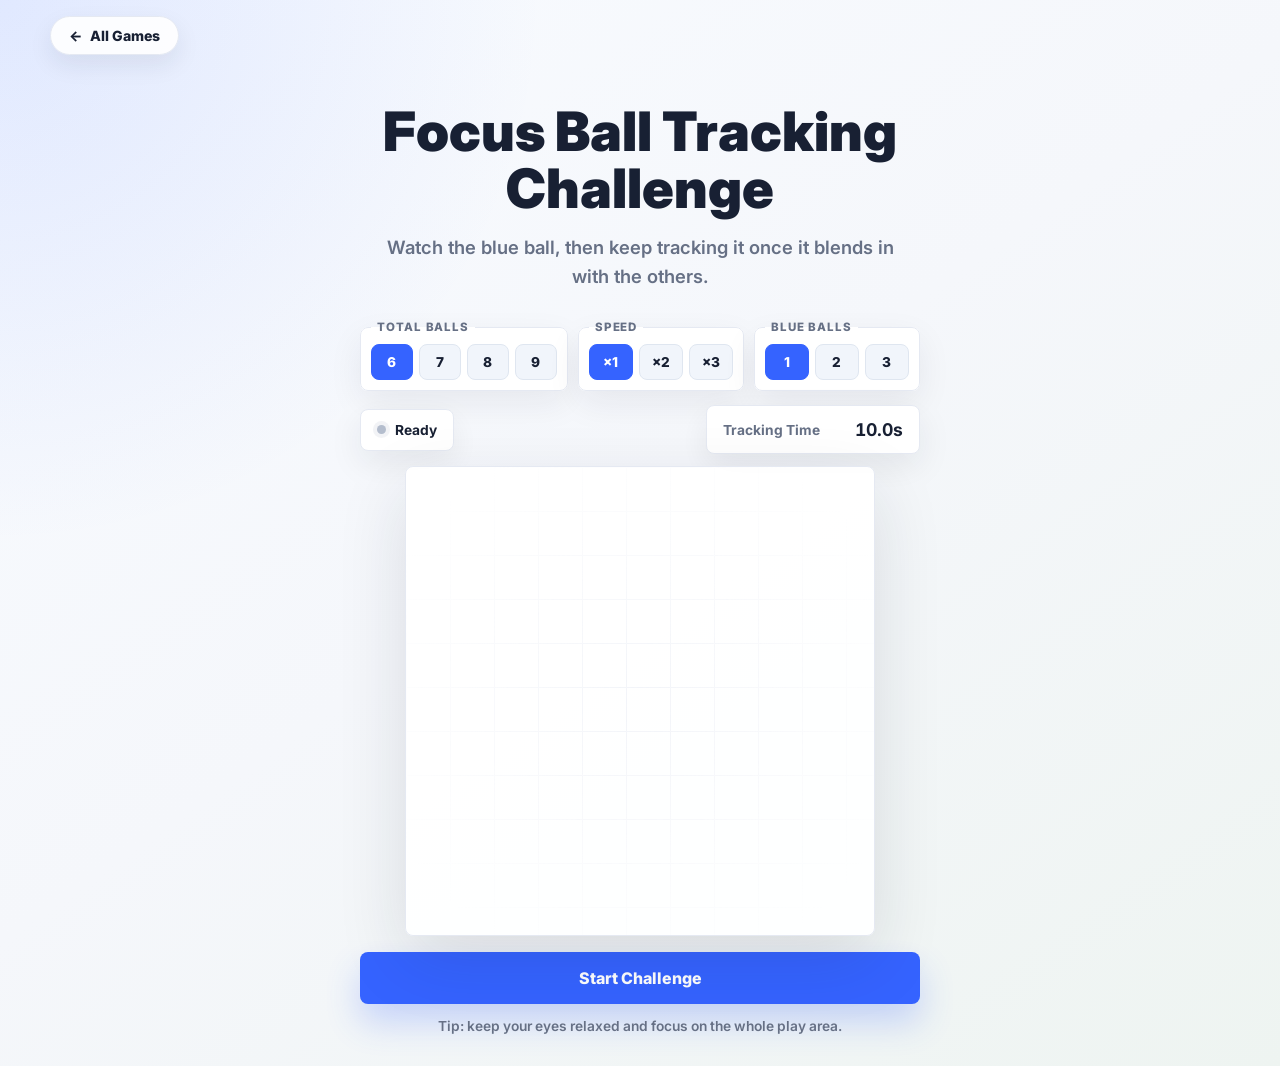
==== games/ball-tracking-game/index.html @ 674842e9 "added ball-tracking-game" ====
<!DOCTYPE html>
<html lang="en">
  <head>
    <meta charset="UTF-8" />
    <meta name="viewport" content="width=device-width, initial-scale=1.0" />
    <meta name="theme-color" content="#f5f7fb" />
    <title>Focus Ball — Visual Tracking Challenge</title>
    <link rel="preconnect" href="https://fonts.googleapis.com" />
    <link rel="preconnect" href="https://fonts.gstatic.com" crossorigin />
    <link
      href="https://fonts.googleapis.com/css2?family=Inter:wght@400;500;600;700;800;900&display=swap"
      rel="stylesheet"
    />
    <link rel="stylesheet" href="styles.css" />
  </head>
  <body>
    <header class="site-header">
      <a class="home-link" href="../../index.html"><span aria-hidden="true">&larr;</span> All Games</a>
    </header>

    <main class="app-shell">
      <section class="hero" aria-labelledby="gameTitle">
        <h1 id="gameTitle">Focus Ball Tracking Challenge</h1>
        <p id="instruction" class="subtitle" aria-live="polite">
          Watch the blue ball, then keep tracking it once it blends in with the others.
        </p>
      </section>

      <section class="game-area" aria-label="Game controls and play area">
        <div id="settingsPanel" class="settings-panel" aria-label="Game settings">
          <fieldset class="choice-group">
            <legend>Total balls</legend>
            <div class="choice-options four">
              <button type="button" class="setting-button ball-count active" data-value="6">6</button>
              <button type="button" class="setting-button ball-count" data-value="7">7</button>
              <button type="button" class="setting-button ball-count" data-value="8">8</button>
              <button type="button" class="setting-button ball-count" data-value="9">9</button>
            </div>
          </fieldset>
          <fieldset class="choice-group">
            <legend>Speed</legend>
            <div class="choice-options">
              <button type="button" class="setting-button speed active" data-value="1">&times;1</button>
              <button type="button" class="setting-button speed" data-value="2">&times;2</button>
              <button type="button" class="setting-button speed" data-value="3">&times;3</button>
            </div>
          </fieldset>
          <fieldset class="choice-group">
            <legend>Blue balls</legend>
            <div class="choice-options">
              <button type="button" class="setting-button target-count active" data-value="1">1</button>
              <button type="button" class="setting-button target-count" data-value="2">2</button>
              <button type="button" class="setting-button target-count" data-value="3">3</button>
            </div>
          </fieldset>
        </div>

        <div class="status-row">
          <div id="statusBadge" class="status-badge ready"><span></span><b>Ready</b></div>
          <div class="timer-card" aria-label="Time remaining">
            <span>Tracking Time</span>
            <strong id="timerValue">10.0s</strong>
          </div>
        </div>

        <div id="arena" class="arena" aria-label="Ball tracking arena">
          <div class="grid" aria-hidden="true"></div>
          <div id="countdown" class="countdown-number" aria-live="assertive"></div>
          <div id="resultCard" class="result-card" aria-live="assertive" hidden>
            <div id="resultIcon" class="result-icon">&check;</div>
            <h2 id="resultTitle">Sharp eyes!</h2>
            <p id="resultText">You tracked the correct ball.</p>
          </div>
        </div>

        <button id="primaryButton" class="primary-button" type="button">
          <span id="buttonLabel">Start Challenge</span>
        </button>
        <p class="tip">Tip: keep your eyes relaxed and focus on the whole play area.</p>
      </section>
    </main>

    <script src="game.js"></script>
  </body>
</html>
---- games/ball-tracking-game/styles.css ----
:root {
  --bg: #f5f7fb;
  --panel: #fff;
  --ink: #182033;
  --muted: #667085;
  --line: #e5e9f2;
  --accent: #3563ff;
  --accent-dark: #244bd4;
  --mint: #17b890;
  --mint-dark: #0f8e6f;
  --warning: #f59e0b;
  --coral: #ff6b5f;
  --shadow: 0 24px 70px rgba(23, 32, 51, 0.12);
}

* {
  box-sizing: border-box;
}

body {
  margin: 0;
  min-height: 100vh;
  color: var(--ink);
  font-family: Inter, ui-sans-serif, system-ui, -apple-system, BlinkMacSystemFont,
    "Segoe UI", sans-serif;
  background:
    radial-gradient(circle at top left, rgba(53, 99, 255, 0.12), transparent 34rem),
    linear-gradient(145deg, #f8fbff 0%, var(--bg) 48%, #eef4f1 100%);
}

button {
  font: inherit;
}

button,
a {
  -webkit-tap-highlight-color: transparent;
}

/* Header */
.site-header {
  width: min(1180px, calc(100% - 32px));
  margin: 0 auto;
  padding-top: 16px;
}

.home-link {
  display: inline-flex;
  align-items: center;
  gap: 8px;
  padding: 10px 18px;
  border: 1px solid var(--line);
  border-radius: 999px;
  background: rgba(255, 255, 255, 0.9);
  box-shadow: 0 10px 24px rgba(23, 32, 51, 0.08);
  color: var(--ink);
  font-size: 0.88rem;
  font-weight: 800;
  text-decoration: none;
  transition: transform 160ms ease, box-shadow 160ms ease;
}

.home-link:hover {
  transform: translateY(-2px);
  box-shadow: 0 14px 30px rgba(23, 32, 51, 0.12);
}

/* Layout */
.app-shell {
  width: min(1180px, calc(100% - 32px));
  min-height: calc(100vh - 62px);
  margin: 0 auto;
  padding: 16px 0 32px;
  animation: riseIn 420ms ease both;
}

.hero {
  width: min(720px, 100%);
  margin: 0 auto;
  padding: clamp(18px, 4vw, 32px) 0 clamp(20px, 4vw, 30px);
  text-align: center;
}

h1 {
  margin: 0;
  font-size: clamp(2rem, 5.4vw, 3.4rem);
  font-weight: 900;
  line-height: 1.05;
}

.subtitle {
  width: min(520px, 100%);
  margin: 16px auto 0;
  color: var(--muted);
  font-size: clamp(1rem, 2vw, 1.15rem);
  font-weight: 600;
  line-height: 1.55;
}

.game-area {
  width: min(560px, 100%);
  margin: 0 auto;
}

/* Settings */
.settings-panel {
  display: grid;
  grid-template-columns: 1.25fr 1fr 1fr;
  gap: 10px;
  margin-bottom: 14px;
}

.choice-group {
  min-width: 0;
  margin: 0;
  padding: 10px;
  border: 1px solid var(--line);
  border-radius: 8px;
  background: rgba(255, 255, 255, 0.92);
  box-shadow: 0 12px 34px rgba(23, 32, 51, 0.07);
}

.choice-group legend {
  padding: 0 6px;
  color: var(--muted);
  font-size: 0.72rem;
  font-weight: 800;
  letter-spacing: 0.08em;
  text-transform: uppercase;
}

.choice-options {
  display: grid;
  grid-template-columns: repeat(3, 1fr);
  gap: 6px;
}

.choice-options.four {
  grid-template-columns: repeat(4, 1fr);
}

.setting-button {
  min-width: 0;
  height: 36px;
  padding: 0 6px;
  border: 1px solid #dfe6f0;
  border-radius: 8px;
  color: var(--ink);
  background: #f1f5fb;
  font-size: 0.85rem;
  font-weight: 800;
  cursor: pointer;
  transition: transform 180ms ease, background 180ms ease, color 180ms ease,
    border-color 180ms ease;
}

.setting-button:hover:not(:disabled) {
  transform: translateY(-2px);
}

.setting-button.active {
  color: #fff;
  border-color: var(--accent);
  background: var(--accent);
}

.setting-button:disabled {
  opacity: 0.5;
  cursor: default;
}

/* Status row */
.status-row {
  display: flex;
  align-items: center;
  justify-content: space-between;
  gap: 12px;
  margin-bottom: 12px;
}

.status-badge {
  display: inline-flex;
  align-items: center;
  gap: 9px;
  padding: 12px 16px;
  border: 1px solid var(--line);
  border-radius: 8px;
  background: var(--panel);
  box-shadow: 0 12px 34px rgba(23, 32, 51, 0.08);
  color: var(--muted);
  font-size: 0.86rem;
  font-weight: 700;
}

.status-badge b {
  color: var(--ink);
}

.status-badge span {
  width: 9px;
  height: 9px;
  border-radius: 50%;
  background: #b4bdcd;
  box-shadow: 0 0 0 4px rgba(180, 189, 205, 0.18);
}

.status-badge.tracking span {
  background: var(--accent);
  box-shadow: 0 0 0 4px rgba(53, 99, 255, 0.16);
  animation: pulse 1s infinite;
}

.status-badge.choose span {
  background: var(--warning);
  box-shadow: 0 0 0 4px rgba(245, 158, 11, 0.18);
}

.timer-card {
  min-width: 214px;
  padding: 13px 16px;
  display: flex;
  align-items: center;
  justify-content: space-between;
  gap: 12px;
  background: var(--panel);
  border: 1px solid var(--line);
  border-radius: 8px;
  box-shadow: 0 12px 34px rgba(23, 32, 51, 0.08);
}

.timer-card span {
  color: var(--muted);
  font-size: 0.86rem;
  font-weight: 700;
}

.timer-card strong {
  font-size: 1.1rem;
  font-variant-numeric: tabular-nums;
}

/* Arena */
.arena {
  position: relative;
  width: min(100%, max(280px, calc(100dvh - 430px)));
  margin-inline: auto;
  aspect-ratio: 1 / 1;
  overflow: hidden;
  border: 1px solid var(--line);
  border-radius: 8px;
  background: rgba(255, 255, 255, 0.92);
  box-shadow: var(--shadow);
  isolation: isolate;
}

.grid {
  position: absolute;
  inset: 0;
  z-index: -1;
  opacity: 0.5;
  background-image: linear-gradient(var(--line) 1px, transparent 1px),
    linear-gradient(90deg, var(--line) 1px, transparent 1px);
  background-size: 44px 44px;
  mask-image: radial-gradient(circle, #000, transparent 85%);
}

.ball {
  position: absolute;
  width: clamp(38px, 9.5%, 52px);
  aspect-ratio: 1;
  padding: 0;
  border: 0;
  border-radius: 50%;
  background: radial-gradient(circle at 34% 28%, #5fdcbd 0 11%, var(--mint) 38%, var(--mint-dark) 100%);
  box-shadow: 0 8px 18px rgba(15, 142, 111, 0.22),
    inset -3px -5px 8px rgba(6, 84, 65, 0.16),
    inset 3px 3px 7px rgba(255, 255, 255, 0.28);
  transform: translate3d(0, 0, 0);
  transition: background 350ms ease, box-shadow 200ms ease, filter 200ms ease;
}

.ball.target-visible {
  background: radial-gradient(circle at 34% 28%, #86a8ff 0 11%, var(--accent) 38%, var(--accent-dark) 100%);
  box-shadow: 0 8px 18px rgba(53, 99, 255, 0.26),
    inset -3px -5px 8px rgba(16, 45, 145, 0.18),
    inset 3px 3px 7px rgba(255, 255, 255, 0.3);
}

.ball.selectable {
  cursor: pointer;
}

/* Hover highlights in place — no scaling or movement. */
.ball.selectable:hover,
.ball.selectable:focus-visible {
  outline: none;
  filter: brightness(1.08);
  box-shadow: 0 0 0 4px rgba(245, 158, 11, 0.28), 0 8px 18px rgba(23, 32, 51, 0.16);
}

.ball.selected,
.ball.selectable.selected:hover {
  filter: brightness(1.05);
  box-shadow: 0 0 0 4px var(--warning), 0 8px 18px rgba(245, 158, 11, 0.3);
}

.ball.correct {
  box-shadow: 0 0 0 4px var(--mint), 0 8px 18px rgba(23, 184, 144, 0.32);
}

.ball.wrong {
  opacity: 0.4;
  box-shadow: 0 0 0 4px var(--coral), 0 8px 18px rgba(255, 107, 95, 0.28);
}

.countdown-number {
  position: absolute;
  inset: 0;
  display: grid;
  place-items: center;
  pointer-events: none;
  color: var(--accent);
  font-size: clamp(5rem, 16vw, 9rem);
  font-weight: 800;
  line-height: 1;
}

.countdown-number.pop {
  animation: countPulse 0.8s ease both;
}

.result-card {
  position: absolute;
  left: 50%;
  top: 50%;
  transform: translate(-50%, -50%);
  z-index: 4;
  width: min(84%, 330px);
  padding: 26px;
  text-align: center;
  border: 1px solid rgba(255, 255, 255, 0.76);
  border-radius: 8px;
  background: rgba(255, 255, 255, 0.94);
  box-shadow: var(--shadow);
  backdrop-filter: blur(18px);
}

.result-icon {
  width: 52px;
  height: 52px;
  margin: 0 auto 12px;
  display: grid;
  place-items: center;
  color: #fff;
  background: var(--mint);
  border-radius: 50%;
  font-size: 1.5rem;
  font-weight: 800;
}

.result-card h2 {
  margin: 0 0 6px;
  font-size: clamp(1.4rem, 4vw, 1.75rem);
  font-weight: 900;
  line-height: 1.1;
}

.result-card p {
  margin: 0;
  color: var(--muted);
  font-size: 0.92rem;
  font-weight: 600;
  line-height: 1.5;
}

/* Actions */
.primary-button {
  width: 100%;
  min-height: 52px;
  margin-top: 16px;
  padding: 0 28px;
  border: 0;
  border-radius: 8px;
  color: #fff;
  font-weight: 800;
  background: var(--accent);
  box-shadow: 0 18px 34px rgba(53, 99, 255, 0.24);
  cursor: pointer;
  transition: transform 180ms ease, background 180ms ease;
}

.primary-button:hover:not(:disabled) {
  transform: translateY(-2px);
  background: var(--accent-dark);
}

.primary-button:disabled {
  opacity: 0.55;
  cursor: default;
}

.tip {
  margin: 14px 0 0;
  color: var(--muted);
  font-size: 0.86rem;
  font-weight: 600;
  text-align: center;
}

@keyframes pulse {
  50% {
    transform: scale(1.35);
  }
}

@keyframes countPulse {
  0% {
    opacity: 0;
    transform: scale(0.72);
  }

  35% {
    opacity: 1;
    transform: scale(1.06);
  }

  100% {
    opacity: 0;
    transform: scale(1.2);
  }
}

@keyframes riseIn {
  from {
    opacity: 0;
    transform: translateY(12px);
  }

  to {
    opacity: 1;
    transform: translateY(0);
  }
}

@media (max-width: 640px) {
  .site-header,
  .app-shell {
    width: min(100% - 24px, 1180px);
  }

  .settings-panel {
    grid-template-columns: 1fr;
    gap: 8px;
  }

  .status-row {
    flex-direction: column;
    align-items: stretch;
  }

  .timer-card {
    width: 100%;
  }

  .arena {
    width: min(100%, max(260px, calc(100dvh - 470px)));
  }
}

@media (max-height: 820px) {
  .tip {
    display: none;
  }

  .hero {
    padding-top: 10px;
    padding-bottom: 16px;
  }

  h1 {
    font-size: clamp(1.7rem, 4vw, 2.4rem);
  }

  .subtitle {
    margin-top: 10px;
    font-size: 0.98rem;
  }

  .arena {
    width: min(100%, max(250px, calc(100dvh - 390px)));
  }
}

@media (prefers-reduced-motion: reduce) {
  .app-shell,
  .primary-button,
  .ball,
  .setting-button,
  .home-link {
    animation: none;
    transition: none;
  }

  .status-badge.tracking span {
    animation: none;
  }
}
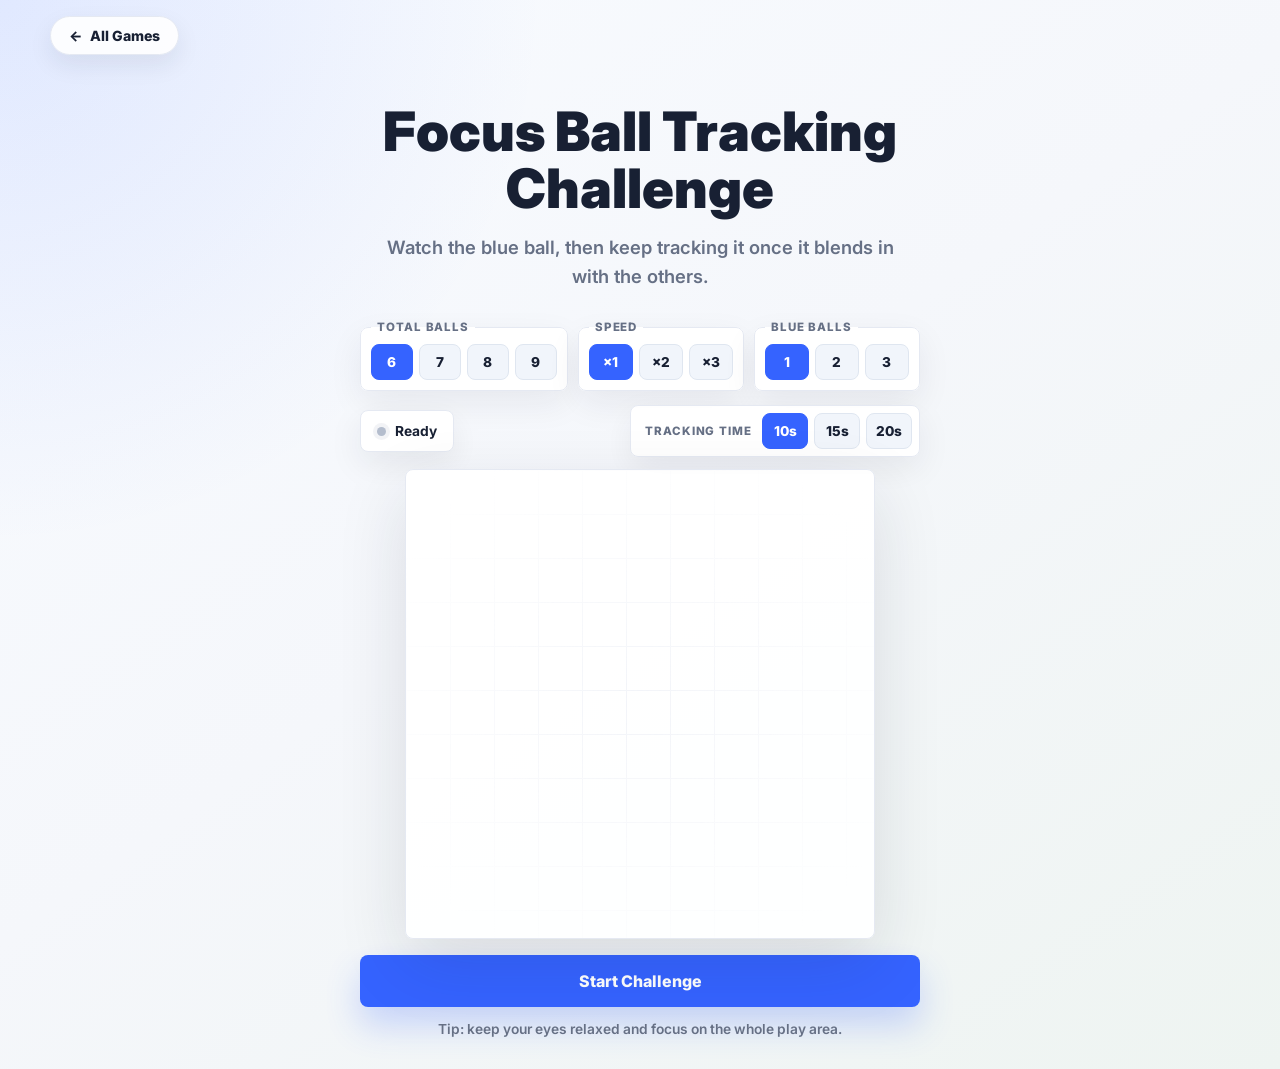
==== commit 8b510595: "add tracking time" ====
--- a/games/ball-tracking-game/index.html
+++ b/games/ball-tracking-game/index.html
@@ -57,7 +57,15 @@
 
         <div class="status-row">
           <div id="statusBadge" class="status-badge ready"><span></span><b>Ready</b></div>
-          <div class="timer-card" aria-label="Time remaining">
+          <div id="trackTimeGroup" class="choice-group track-time-group" role="group" aria-label="Tracking time">
+            <span class="group-label">Tracking Time</span>
+            <div class="choice-options">
+              <button type="button" class="setting-button track-time active" data-value="10">10s</button>
+              <button type="button" class="setting-button track-time" data-value="15">15s</button>
+              <button type="button" class="setting-button track-time" data-value="20">20s</button>
+            </div>
+          </div>
+          <div id="timerCard" class="timer-card" aria-label="Time remaining" hidden>
             <span>Tracking Time</span>
             <strong id="timerValue">10.0s</strong>
           </div>
--- a/games/ball-tracking-game/styles.css
+++ b/games/ball-tracking-game/styles.css
@@ -6,8 +6,8 @@
   --line: #e5e9f2;
   --accent: #3563ff;
   --accent-dark: #244bd4;
-  --mint: #17b890;
-  --mint-dark: #0f8e6f;
+  --mint: #008000;
+  --mint-dark: #005c00;
   --warning: #f59e0b;
   --coral: #ff6b5f;
   --shadow: 0 24px 70px rgba(23, 32, 51, 0.12);
@@ -15,6 +15,12 @@
 
 * {
   box-sizing: border-box;
+}
+
+/* Beats the display values set on .timer-card / .track-time-group, which would
+   otherwise override the browser's default [hidden] rule. */
+[hidden] {
+  display: none !important;
 }
 
 body {
@@ -215,8 +221,33 @@
   box-shadow: 0 0 0 4px rgba(245, 158, 11, 0.18);
 }
 
+/* Sits in the status row before a round, then swaps out for the timer card. */
+.track-time-group {
+  /* Matches .timer-card's footprint so the row doesn't resize on swap. */
+  min-width: 214px;
+  flex: none;
+  display: flex;
+  align-items: center;
+  justify-content: space-between;
+  gap: 10px;
+  padding: 7px 7px 7px 14px;
+}
+
+.group-label {
+  color: var(--muted);
+  font-size: 0.72rem;
+  font-weight: 800;
+  letter-spacing: 0.08em;
+  text-transform: uppercase;
+}
+
+.track-time-group .choice-options {
+  min-width: 150px;
+}
+
 .timer-card {
   min-width: 214px;
+  flex: none;
   padding: 13px 16px;
   display: flex;
   align-items: center;
@@ -271,9 +302,9 @@
   padding: 0;
   border: 0;
   border-radius: 50%;
-  background: radial-gradient(circle at 34% 28%, #5fdcbd 0 11%, var(--mint) 38%, var(--mint-dark) 100%);
-  box-shadow: 0 8px 18px rgba(15, 142, 111, 0.22),
-    inset -3px -5px 8px rgba(6, 84, 65, 0.16),
+  background: radial-gradient(circle at 34% 28%, #4cc44c 0 11%, var(--mint) 38%, var(--mint-dark) 100%);
+  box-shadow: 0 8px 18px rgba(0, 128, 0, 0.22),
+    inset -3px -5px 8px rgba(0, 64, 0, 0.18),
     inset 3px 3px 7px rgba(255, 255, 255, 0.28);
   transform: translate3d(0, 0, 0);
   transition: background 350ms ease, box-shadow 200ms ease, filter 200ms ease;
@@ -305,7 +336,7 @@
 }
 
 .ball.correct {
-  box-shadow: 0 0 0 4px var(--mint), 0 8px 18px rgba(23, 184, 144, 0.32);
+  box-shadow: 0 0 0 4px var(--mint), 0 8px 18px rgba(0, 128, 0, 0.32);
 }
 
 .ball.wrong {
@@ -458,8 +489,10 @@
     align-items: stretch;
   }
 
-  .timer-card {
+  .timer-card,
+  .track-time-group {
     width: 100%;
+    min-width: 0;
   }
 
   .arena {
